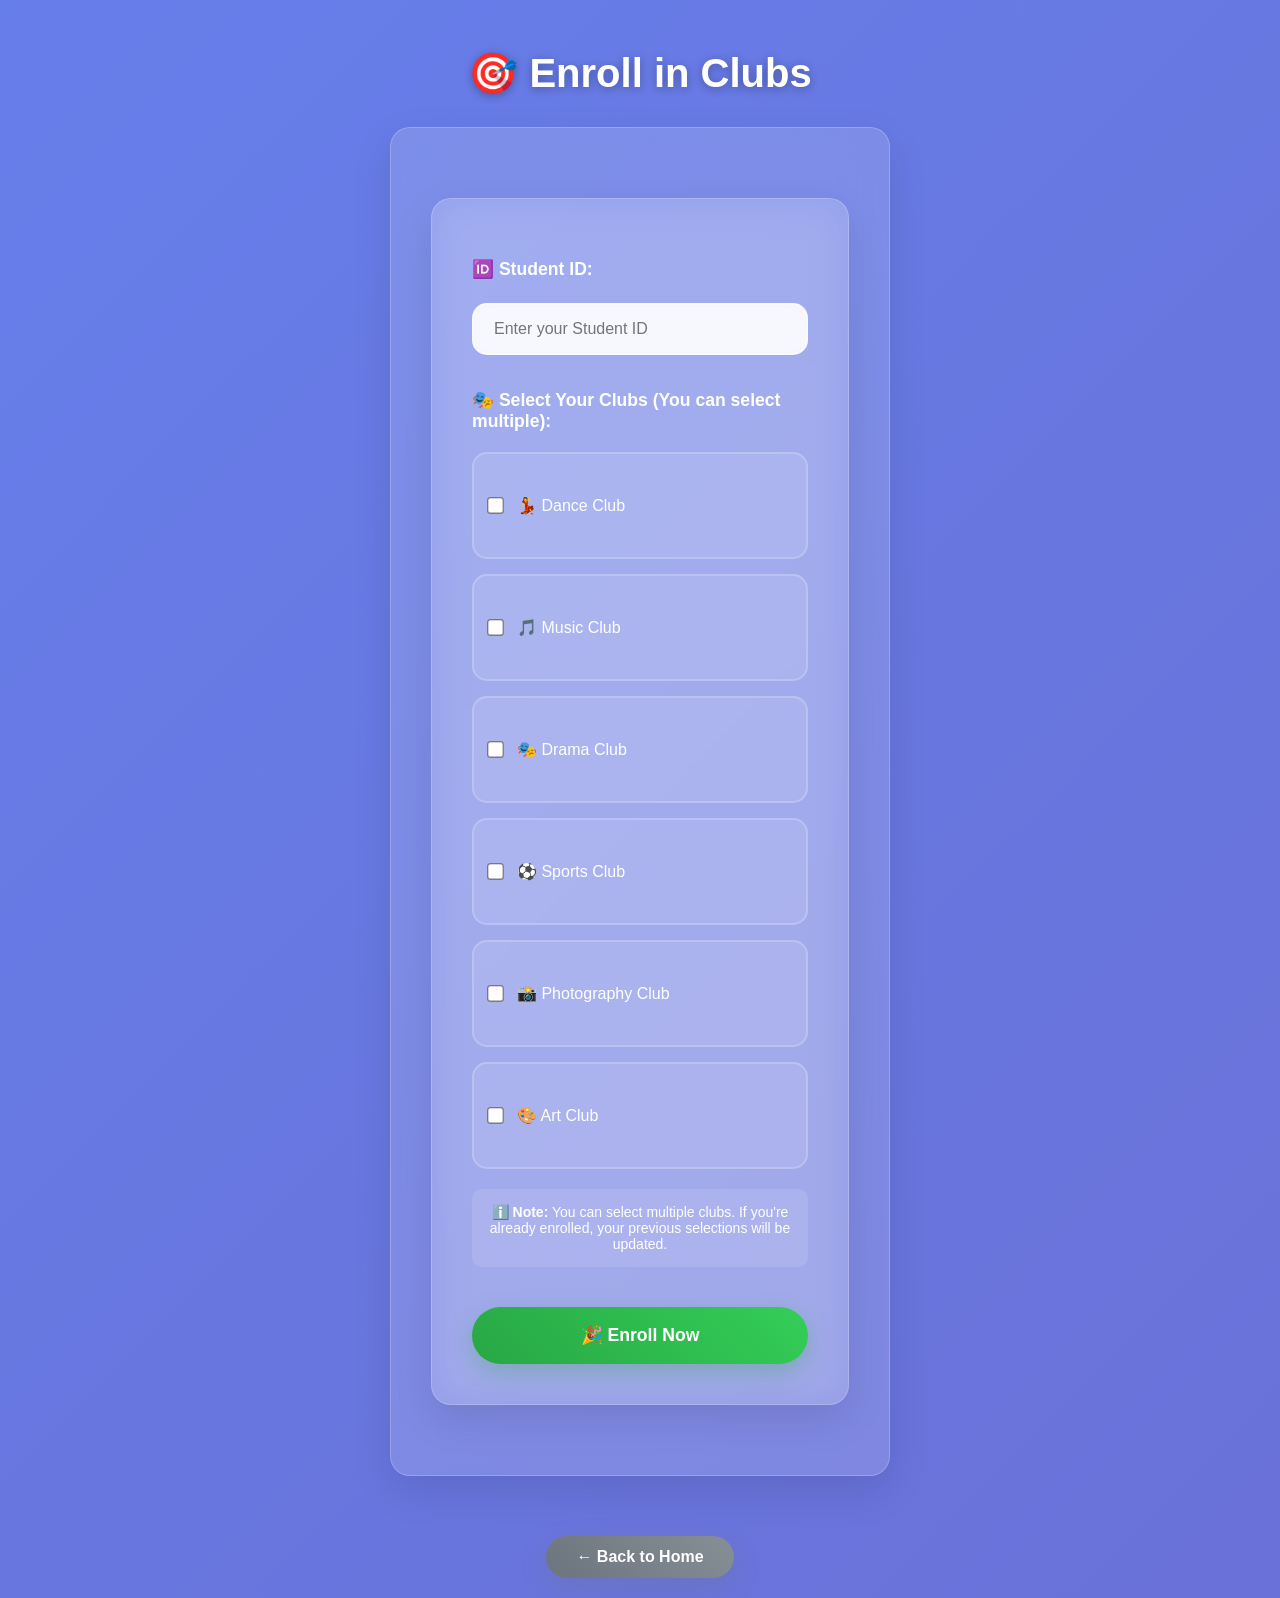
==== enroll_club.html @ aa5d23da "Add files via upload Files Created: Database Schema (club_enrollment.sql) - Creates the database st" ====
<!DOCTYPE html>
<html lang="en">
<head>
  <meta charset="UTF-8" />
  <meta name="viewport" content="width=device-width, initial-scale=1.0" />
  <title>Enroll in Club</title>
  <link rel="stylesheet" href="style.css" />
</head>
<body>
  <div class="container">
    <h2>🎯 Enroll in Clubs</h2>
    
    <!-- Error/Success Messages -->
    <div id="messageContainer"></div>
    
    <div class="form-container">
      <form action="php/enroll_club.php" method="POST" id="enrollmentForm">
        <label for="student_id">🆔 Student ID:</label>
        <input type="text" id="student_id" name="student_id" placeholder="Enter your Student ID" required maxlength="50">

        <label>🎭 Select Your Clubs (You can select multiple):</label>
        <div class="club-grid">
          <div class="club-item">
            <label class="checkbox-label">
              <input type="checkbox" name="clubs[]" value="Dance"> 💃 Dance Club
            </label>
          </div>
          <div class="club-item">
            <label class="checkbox-label">
              <input type="checkbox" name="clubs[]" value="Music"> 🎵 Music Club
            </label>
          </div>
          <div class="club-item">
            <label class="checkbox-label">
              <input type="checkbox" name="clubs[]" value="Drama"> 🎭 Drama Club
            </label>
          </div>
          <div class="club-item">
            <label class="checkbox-label">
              <input type="checkbox" name="clubs[]" value="Sports"> ⚽ Sports Club
            </label>
          </div>
          <div class="club-item">
            <label class="checkbox-label">
              <input type="checkbox" name="clubs[]" value="Photography"> 📸 Photography Club
            </label>
          </div>
          <div class="club-item">
            <label class="checkbox-label">
              <input type="checkbox" name="clubs[]" value="Art"> 🎨 Art Club
            </label>
          </div>
        </div>

        <div style="margin: 20px 0; padding: 15px; background: rgba(255,255,255,0.1); border-radius: 10px;">
          <p style="color: white; margin: 0; font-size: 14px;">
            ℹ️ <strong>Note:</strong> You can select multiple clubs. If you're already enrolled, your previous selections will be updated.
          </p>
        </div>

        <button type="submit" id="enrollBtn">🎉 Enroll Now</button>
      </form>
    </div>
    <a href="index.html" class="back-btn">← Back to Home</a>
  </div>

  <script>
    // Pre-fill Student ID from URL parameter
    window.onload = function() {
      const urlParams = new URLSearchParams(window.location.search);
      const studentId = urlParams.get('student_id');
      const error = urlParams.get('error');
      const success = urlParams.get('success');
      
      if (studentId) {
        document.getElementById('student_id').value = decodeURIComponent(studentId);
      }
      
      const messageContainer = document.getElementById('messageContainer');
      
      if (error) {
        messageContainer.innerHTML = `<div class="error">❌ Error: ${decodeURIComponent(error)}</div>`;
      } else if (success === 'enrolled') {
        const count = urlParams.get('count') || '0';
        messageContainer.innerHTML = `<div class="success">✅ Successfully enrolled in ${count} club(s)!</div>`;
      }
    };

    // Form validation and submission
    document.getElementById('enrollmentForm').addEventListener('submit', function(e) {
      const checkboxes = document.querySelectorAll('input[name="clubs[]"]:checked');
      const enrollBtn = document.getElementById('enrollBtn');
      
      if (checkboxes.length === 0) {
        e.preventDefault();
        alert('⚠️ Please select at least one club to enroll in!');
        return;
      }
      
      enrollBtn.innerHTML = '<span class="loading"></span> Enrolling...';
      enrollBtn.disabled = true;
      
      // Show selected clubs
      const selectedClubs = Array.from(checkboxes).map(cb => cb.value).join(', ');
      console.log('Enrolling in clubs:', selectedClubs);
    });

    // Add visual feedback when clubs are selected
    document.querySelectorAll('input[name="clubs[]"]').forEach(checkbox => {
      checkbox.addEventListener('change', function() {
        const clubItem = this.closest('.club-item');
        if (this.checked) {
          clubItem.style.background = 'rgba(255, 255, 255, 0.3)';
          clubItem.style.transform = 'scale(1.05)';
        } else {
          clubItem.style.background = 'rgba(255, 255, 255, 0.1)';
          clubItem.style.transform = 'scale(1)';
        }
      });
    });

    // Select all / Deselect all functionality
    let selectAllToggle = false;
    document.addEventListener('keydown', function(e) {
      if (e.ctrlKey && e.key === 'a') {
        e.preventDefault();
        selectAllToggle = !selectAllToggle;
        document.querySelectorAll('input[name="clubs[]"]').forEach(cb => {
          cb.checked = selectAllToggle;
          cb.dispatchEvent(new Event('change'));
        });
      }
    });
  </script>
</body>
</html>
---- style.css ----
* {
  margin: 0;
  padding: 0;
  box-sizing: border-box;
}

body {
  font-family: 'Segoe UI', Tahoma, Geneva, Verdana, sans-serif;
  background: linear-gradient(135deg, #667eea 0%, #764ba2 100%);
  min-height: 100vh;
  text-align: center;
  animation: gradientShift 10s ease infinite;
  background-size: 400% 400%;
}

@keyframes gradientShift {
  0% { background-position: 0% 50%; }
  50% { background-position: 100% 50%; }
  100% { background-position: 0% 50%; }
}

.container {
  max-width: 1200px;
  margin: 0 auto;
  padding: 20px;
}

h1 {
  color: white;
  font-size: 3.5rem;
  font-weight: 700;
  margin: 40px 0;
  text-shadow: 0 4px 15px rgba(0, 0, 0, 0.3);
  animation: fadeInUp 0.8s ease;
}

h2 {
  color: white;
  font-size: 2.5rem;
  font-weight: 600;
  margin: 30px 0;
  text-shadow: 0 2px 10px rgba(0, 0, 0, 0.3);
  animation: fadeInUp 0.8s ease;
}

@keyframes fadeInUp {
  from {
    opacity: 0;
    transform: translateY(30px);
  }
  to {
    opacity: 1;
    transform: translateY(0);
  }
}

nav {
  margin: 40px 0;
  display: flex;
  justify-content: center;
  gap: 20px;
  flex-wrap: wrap;
}

nav a {
  background: linear-gradient(45deg, #ff6b6b, #ff8e8e);
  color: white;
  text-decoration: none;
  padding: 15px 30px;
  border-radius: 50px;
  font-size: 1.1rem;
  font-weight: 600;
  cursor: pointer;
  transition: all 0.3s cubic-bezier(0.4, 0, 0.2, 1);
  box-shadow: 0 8px 25px rgba(255, 107, 107, 0.3);
  position: relative;
  overflow: hidden;
  display: inline-block;
}

nav a:before {
  content: '';
  position: absolute;
  top: 0;
  left: -100%;
  width: 100%;
  height: 100%;
  background: linear-gradient(90deg, transparent, rgba(255, 255, 255, 0.3), transparent);
  transition: left 0.5s;
}

nav a:hover:before {
  left: 100%;
}

nav a:hover {
  transform: translateY(-3px);
  box-shadow: 0 12px 35px rgba(255, 107, 107, 0.4);
  background: linear-gradient(45deg, #ff5252, #ff7979);
}

form, .form-container {
  background: rgba(255, 255, 255, 0.15);
  backdrop-filter: blur(20px);
  border: 1px solid rgba(255, 255, 255, 0.2);
  padding: 40px;
  margin: 30px auto;
  border-radius: 20px;
  max-width: 500px;
  box-shadow: 0 15px 40px rgba(0, 0, 0, 0.1);
  animation: formFloat 6s ease-in-out infinite;
}

@keyframes formFloat {
  0%, 100% { transform: translateY(0px); }
  50% { transform: translateY(-10px); }
}

input, select {
  width: 100%;
  padding: 15px 20px;
  margin: 15px 0;
  border: 2px solid rgba(255, 255, 255, 0.3);
  border-radius: 15px;
  font-size: 1rem;
  background: rgba(255, 255, 255, 0.9);
  transition: all 0.3s ease;
  backdrop-filter: blur(10px);
  box-sizing: border-box;
}

input:focus, select:focus {
  outline: none;
  border-color: #ff6b6b;
  transform: translateY(-2px);
  box-shadow: 0 8px 25px rgba(255, 107, 107, 0.2);
}

button[type="submit"] {
  background: linear-gradient(45deg, #28a745, #34ce57);
  color: white;
  border: none;
  padding: 18px 40px;
  border-radius: 50px;
  font-size: 1.1rem;
  font-weight: 600;
  cursor: pointer;
  transition: all 0.3s cubic-bezier(0.4, 0, 0.2, 1);
  box-shadow: 0 8px 25px rgba(40, 167, 69, 0.3);
  width: 100%;
  margin-top: 20px;
  position: relative;
  overflow: hidden;
}

button[type="submit"]:before {
  content: '';
  position: absolute;
  top: 0;
  left: -100%;
  width: 100%;
  height: 100%;
  background: linear-gradient(90deg, transparent, rgba(255, 255, 255, 0.3), transparent);
  transition: left 0.5s;
}

button[type="submit"]:hover:before {
  left: 100%;
}

button[type="submit"]:hover {
  transform: translateY(-3px);
  box-shadow: 0 12px 35px rgba(40, 167, 69, 0.4);
  background: linear-gradient(45deg, #218838, #28a745);
}

.back-btn {
  background: linear-gradient(45deg, #6c757d, #868e96) !important;
  margin-top: 30px !important;
  padding: 12px 30px !important;
  border-radius: 50px !important;
  border: none !important;
  color: white !important;
  font-weight: 600 !important;
  cursor: pointer !important;
  transition: all 0.3s ease !important;
  box-shadow: 0 8px 25px rgba(108, 117, 125, 0.3) !important;
  text-decoration: none !important;
  display: inline-block !important;
}

.back-btn:hover {
  transform: translateY(-3px) !important;
  box-shadow: 0 12px 35px rgba(108, 117, 125, 0.4) !important;
}

table {
  width: 95%;
  margin: 30px auto;
  border-collapse: collapse;
  background: rgba(255, 255, 255, 0.95);
  border-radius: 15px;
  overflow: hidden;
  box-shadow: 0 15px 40px rgba(0, 0, 0, 0.1);
  backdrop-filter: blur(10px);
}

th {
  background: linear-gradient(45deg, #667eea, #764ba2);
  color: white;
  padding: 20px;
  font-weight: 600;
  font-size: 1.1rem;
  text-shadow: 0 2px 5px rgba(0, 0, 0, 0.2);
}

td {
  padding: 18px;
  text-align: center;
  border-bottom: 1px solid rgba(0, 0, 0, 0.1);
  transition: background-color 0.3s ease;
}

tr:hover td {
  background-color: rgba(102, 126, 234, 0.1);
}

.checkbox-label {
  display: flex !important;
  align-items: center;
  text-align: left;
  margin: 15px 0;
  color: white;
  font-weight: 500;
  cursor: pointer;
  transition: color 0.3s ease;
}

.checkbox-label:hover {
  color: #ff6b6b;
}

.checkbox-label input[type="checkbox"] {
  width: auto !important;
  margin-right: 15px !important;
  transform: scale(1.3);
  accent-color: #ff6b6b;
}

.form-container label:not(.checkbox-label) {
  display: block;
  margin-top: 20px;
  margin-bottom: 8px;
  font-weight: 600;
  text-align: left;
  color: white;
  font-size: 1.1rem;
}

.success {
  color: #155724;
  background: linear-gradient(45deg, #d4edda, #c3e6cb);
  border: 2px solid #28a745;
  padding: 20px;
  border-radius: 15px;
  margin: 20px auto;
  max-width: 500px;
  font-weight: 600;
  box-shadow: 0 8px 25px rgba(40, 167, 69, 0.2);
  animation: slideInMessage 0.5s ease;
}

.error {
  color: #721c24;
  background: linear-gradient(45deg, #f8d7da, #f5c6cb);
  border: 2px solid #dc3545;
  padding: 20px;
  border-radius: 15px;
  margin: 20px auto;
  max-width: 500px;
  font-weight: 600;
  box-shadow: 0 8px 25px rgba(220, 53, 69, 0.2);
  animation: slideInMessage 0.5s ease;
}

@keyframes slideInMessage {
  from {
    opacity: 0;
    transform: translateY(-20px);
  }
  to {
    opacity: 1;
    transform: translateY(0);
  }
}

.club-grid {
  display: grid;
  grid-template-columns: repeat(auto-fit, minmax(200px, 1fr));
  gap: 15px;
  margin: 20px 0;
}

.club-item {
  background: rgba(255, 255, 255, 0.1);
  border: 2px solid rgba(255, 255, 255, 0.2);
  border-radius: 15px;
  padding: 15px;
  transition: all 0.3s ease;
}

.club-item:hover {
  background: rgba(255, 255, 255, 0.2);
  transform: translateY(-3px);
}

/* Responsive Design */
@media screen and (max-width: 768px) {
  h1 { font-size: 2.5rem; }
  h2 { font-size: 2rem; }
  
  nav {
    flex-direction: column;
    align-items: center;
  }
  
  nav a {
    width: 250px;
    margin: 10px 0;
  }
  
  form, .form-container {
    margin: 20px;
    padding: 30px 20px;
  }
  
  table {
    width: 100%;
    font-size: 0.9rem;
  }
  
  th, td {
    padding: 12px 8px;
  }
}

@media screen and (max-width: 480px) {
  h1 { font-size: 2rem; }
  h2 { font-size: 1.5rem; }
  
  .container {
    padding: 10px;
  }
  
  form, .form-container {
    padding: 20px 15px;
  }
  
  input, select {
    padding: 12px 15px;
  }
  
  th, td {
    padding: 10px 5px;
    font-size: 0.8rem;
  }
}

/* Loading animation */
.loading {
  display: inline-block;
  width: 20px;
  height: 20px;
  border: 3px solid rgba(255, 255, 255, 0.3);
  border-radius: 50%;
  border-top-color: #fff;
  animation: spin 1s ease-in-out infinite;
}

@keyframes spin {
  to { transform: rotate(360deg); }
}
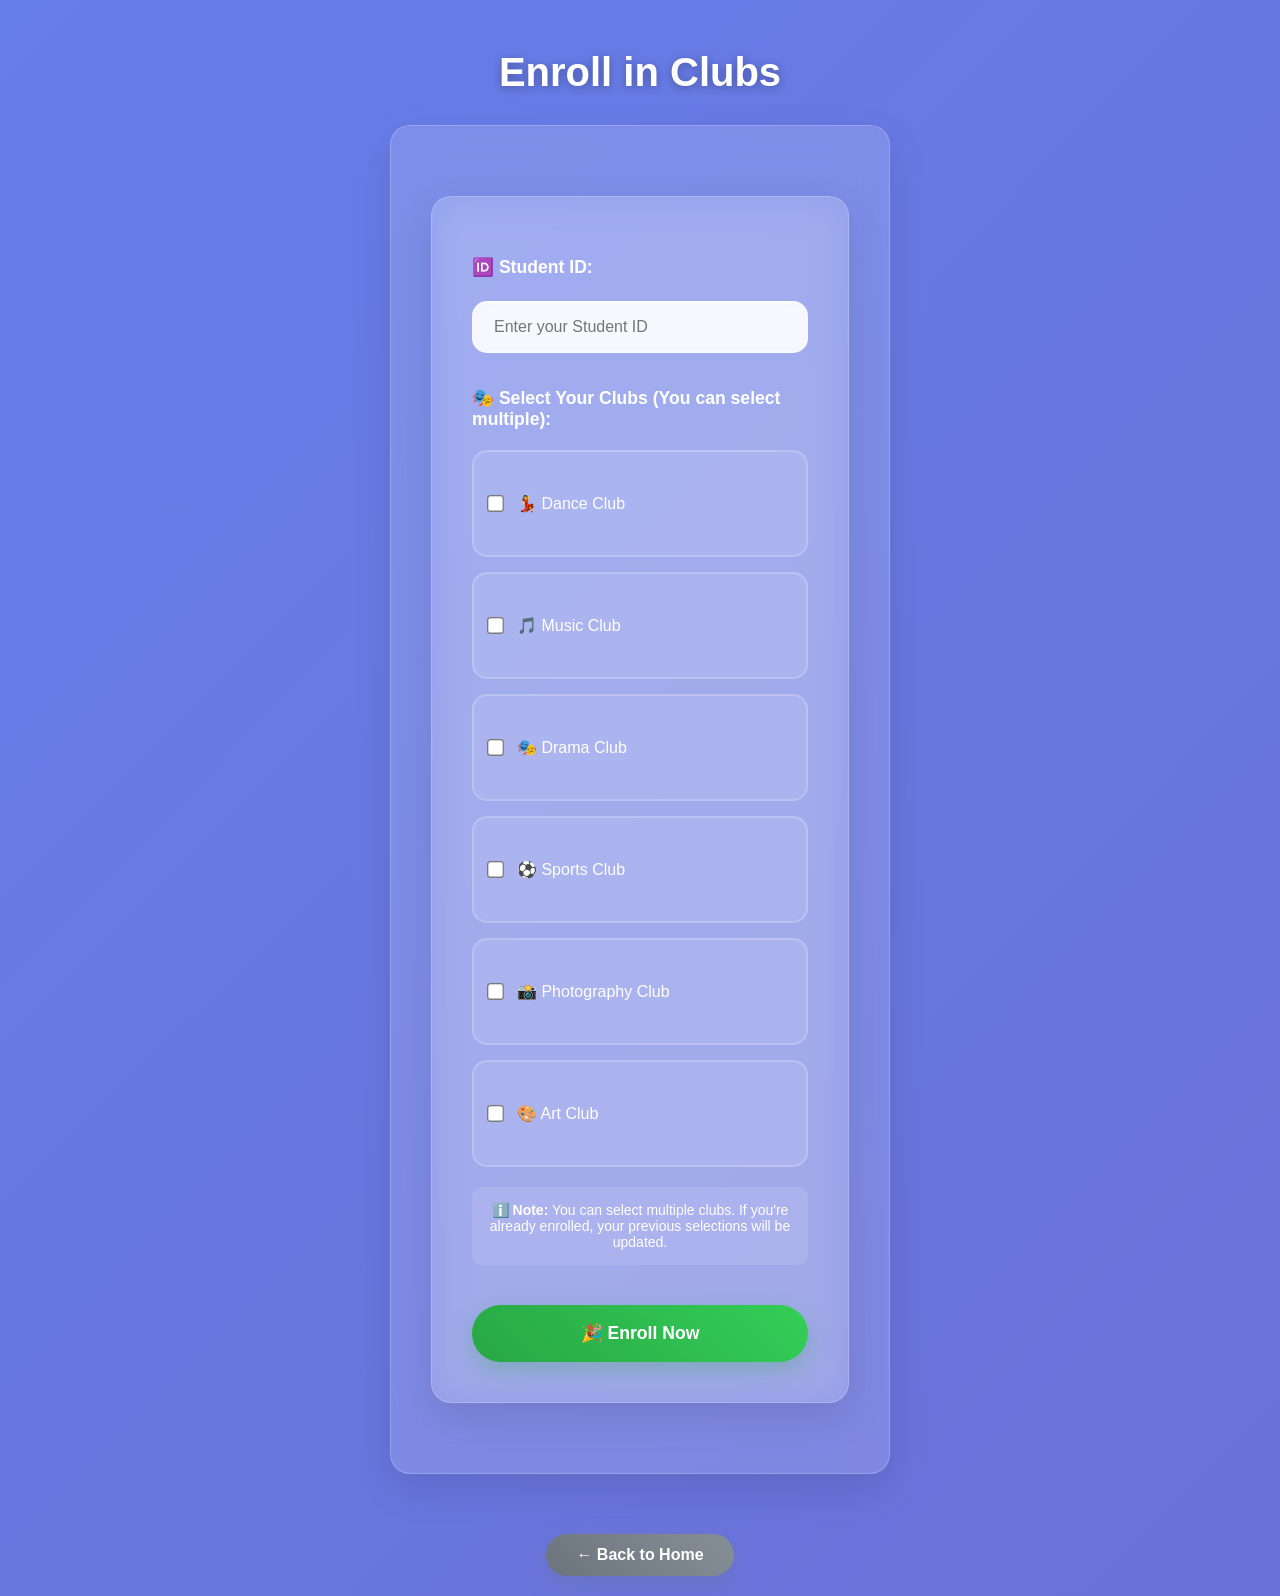
==== commit 20884b21: "enroll_club.html" ====
--- a/enroll_club.html
+++ b/enroll_club.html
@@ -8,7 +8,7 @@
 </head>
 <body>
   <div class="container">
-    <h2>🎯 Enroll in Clubs</h2>
+    <h2>Enroll in Clubs</h2>
     
     <!-- Error/Success Messages -->
     <div id="messageContainer"></div>
@@ -133,4 +133,5 @@
     });
   </script>
 </body>
-</html>+
+</html>
